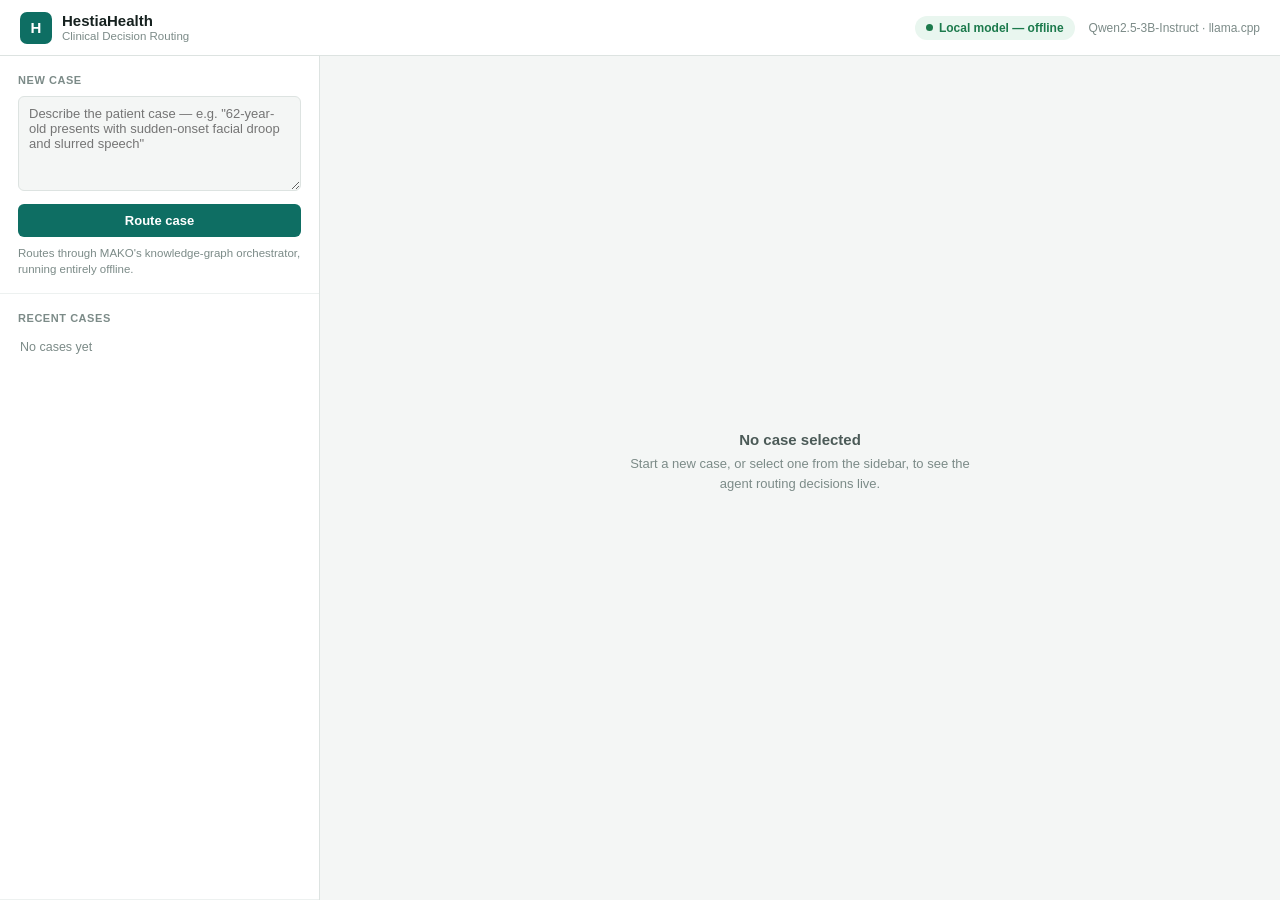
==== mako/webui/static/index.html @ 4b859a1c "rebuild MAKO's webui as a plain HTML/CSS/JS clinical console The original webui/ (v3-langraph/webui " ====
<!DOCTYPE html>
<html lang="en">
<head>
<meta charset="UTF-8" />
<meta name="viewport" content="width=device-width, initial-scale=1.0" />
<title>HestiaHealth — Clinical Routing Console</title>
<link rel="stylesheet" href="style.css" />
</head>
<body>

<header class="topbar">
  <div class="topbar-left">
    <span class="brand-mark">H</span>
    <div class="brand-text">
      <span class="brand-name">HestiaHealth</span>
      <span class="brand-sub">Clinical Decision Routing</span>
    </div>
  </div>
  <div class="topbar-right">
    <span class="status-pill status-ok" id="model-status">
      <span class="dot"></span> Local model — offline
    </span>
    <span class="topbar-meta" id="model-meta">Qwen2.5-3B-Instruct · llama.cpp</span>
  </div>
</header>

<div class="app">

  <aside class="sidebar">
    <section class="panel">
      <h2 class="panel-title">New case</h2>
      <textarea id="case-input" rows="5" placeholder="Describe the patient case — e.g. &quot;62-year-old presents with sudden-onset facial droop and slurred speech&quot;"></textarea>
      <button id="submit-case" class="btn-primary">Route case</button>
      <p class="hint" id="submit-hint">Routes through MAKO's knowledge-graph orchestrator, running entirely offline.</p>
    </section>

    <section class="panel panel-grow">
      <h2 class="panel-title">Recent cases</h2>
      <ul class="case-list" id="case-list">
        <li class="case-list-empty">No cases yet</li>
      </ul>
    </section>
  </aside>

  <main class="main">
    <div id="empty-state" class="empty-state">
      <div class="empty-state-inner">
        <p class="empty-state-title">No case selected</p>
        <p class="empty-state-sub">Start a new case, or select one from the sidebar, to see the agent routing decisions live.</p>
      </div>
    </div>

    <div id="case-view" class="case-view hidden">
      <div class="case-header">
        <div>
          <p class="case-header-label">Case</p>
          <h1 class="case-header-title" id="case-title">—</h1>
        </div>
        <span class="status-pill" id="case-status">—</span>
      </div>

      <div class="coverage" id="coverage-wrap">
        <p class="coverage-label">Capabilities covered</p>
        <div class="coverage-bar"><div class="coverage-fill" id="coverage-fill"></div></div>
        <p class="coverage-count" id="coverage-count">0 / 0</p>
      </div>

      <ol class="timeline" id="timeline"></ol>
    </div>
  </main>

</div>

<script src="app.js"></script>
</body>
</html>
---- mako/webui/static/style.css ----
/* HestiaHealth Clinical Routing Console
   Plain CSS, no framework — styled after real clinical/EHR software:
   dense, high-contrast, calm color use, no decoration for its own sake. */

:root {
  --ink: #16211f;
  --ink-soft: #4b5a57;
  --ink-faint: #7c8b88;
  --line: #dde3e1;
  --line-soft: #edf1f0;
  --bg: #f4f6f5;
  --surface: #ffffff;
  --teal: #0e6e63;
  --teal-dark: #0a5148;
  --teal-tint: #e6f2f0;
  --amber: #92620a;
  --amber-tint: #fbf1de;
  --red: #9a2f2f;
  --red-tint: #fbeaea;
  --green: #1c7a4c;
  --green-tint: #e9f6ef;
  --radius: 6px;
  --font: -apple-system, BlinkMacSystemFont, "Segoe UI", Helvetica, Arial, sans-serif;
}

* { box-sizing: border-box; }

html, body {
  margin: 0;
  height: 100%;
  background: var(--bg);
  color: var(--ink);
  font-family: var(--font);
  font-size: 14px;
  -webkit-font-smoothing: antialiased;
}

/* ---------- Top bar ---------- */

.topbar {
  height: 56px;
  background: var(--surface);
  border-bottom: 1px solid var(--line);
  display: flex;
  align-items: center;
  justify-content: space-between;
  padding: 0 20px;
}

.topbar-left { display: flex; align-items: center; gap: 10px; }

.brand-mark {
  width: 32px;
  height: 32px;
  border-radius: 7px;
  background: var(--teal);
  color: #fff;
  display: flex;
  align-items: center;
  justify-content: center;
  font-weight: 700;
  font-size: 15px;
}

.brand-text { display: flex; flex-direction: column; line-height: 1.2; }
.brand-name { font-weight: 650; font-size: 15px; color: var(--ink); }
.brand-sub { font-size: 11.5px; color: var(--ink-faint); }

.topbar-right { display: flex; align-items: center; gap: 14px; }
.topbar-meta { font-size: 12px; color: var(--ink-faint); }

.status-pill {
  display: inline-flex;
  align-items: center;
  gap: 6px;
  padding: 5px 11px;
  border-radius: 999px;
  font-size: 12px;
  font-weight: 600;
  background: var(--line-soft);
  color: var(--ink-soft);
  white-space: nowrap;
}
.status-pill .dot {
  width: 7px; height: 7px; border-radius: 50%;
  background: currentColor;
}
.status-ok { background: var(--green-tint); color: var(--green); }
.status-running { background: var(--teal-tint); color: var(--teal-dark); }
.status-input { background: var(--amber-tint); color: var(--amber); }
.status-error { background: var(--red-tint); color: var(--red); }

/* ---------- Layout ---------- */

.app {
  display: grid;
  grid-template-columns: 320px 1fr;
  height: calc(100% - 56px);
}

.sidebar {
  background: var(--surface);
  border-right: 1px solid var(--line);
  display: flex;
  flex-direction: column;
  overflow: hidden;
}

.panel { padding: 18px 18px 16px; border-bottom: 1px solid var(--line-soft); }
.panel-grow { flex: 1; overflow-y: auto; }

.panel-title {
  font-size: 11px;
  font-weight: 700;
  text-transform: uppercase;
  letter-spacing: 0.05em;
  color: var(--ink-faint);
  margin: 0 0 10px;
}

textarea#case-input {
  width: 100%;
  resize: vertical;
  padding: 9px 10px;
  border: 1px solid var(--line);
  border-radius: var(--radius);
  font-family: inherit;
  font-size: 13px;
  color: var(--ink);
  background: var(--bg);
}
textarea#case-input:focus { outline: 2px solid var(--teal); outline-offset: -1px; border-color: var(--teal); }

.btn-primary {
  margin-top: 10px;
  width: 100%;
  padding: 9px 12px;
  background: var(--teal);
  color: #fff;
  border: none;
  border-radius: var(--radius);
  font-size: 13px;
  font-weight: 650;
  cursor: pointer;
}
.btn-primary:hover { background: var(--teal-dark); }
.btn-primary:disabled { background: var(--line); color: var(--ink-faint); cursor: not-allowed; }

.hint { margin: 8px 0 0; font-size: 11.5px; color: var(--ink-faint); line-height: 1.4; }

.case-list { list-style: none; margin: 0; padding: 0; }
.case-list-empty { font-size: 12.5px; color: var(--ink-faint); padding: 6px 2px; }

.case-item {
  padding: 9px 10px;
  border-radius: var(--radius);
  cursor: pointer;
  margin-bottom: 4px;
  border: 1px solid transparent;
}
.case-item:hover { background: var(--line-soft); }
.case-item.active { background: var(--teal-tint); border-color: var(--teal); }
.case-item-task {
  font-size: 12.5px;
  color: var(--ink);
  display: -webkit-box;
  -webkit-line-clamp: 2;
  -webkit-box-orient: vertical;
  overflow: hidden;
  line-height: 1.35;
}
.case-item-meta { margin-top: 4px; font-size: 11px; color: var(--ink-faint); }

/* ---------- Main ---------- */

.main { overflow-y: auto; padding: 28px 36px 60px; }

.empty-state { display: flex; align-items: center; justify-content: center; height: 100%; }
.empty-state-inner { text-align: center; max-width: 360px; }
.empty-state-title { font-size: 15px; font-weight: 650; color: var(--ink-soft); margin: 0 0 6px; }
.empty-state-sub { font-size: 13px; color: var(--ink-faint); line-height: 1.5; margin: 0; }

.hidden { display: none !important; }

.case-view { max-width: 760px; }

.case-header {
  display: flex;
  align-items: flex-start;
  justify-content: space-between;
  gap: 16px;
  margin-bottom: 18px;
}
.case-header-label { margin: 0 0 2px; font-size: 11px; font-weight: 700; text-transform: uppercase; letter-spacing: 0.05em; color: var(--ink-faint); }
.case-header-title { margin: 0; font-size: 18px; font-weight: 650; line-height: 1.4; color: var(--ink); }

.coverage { margin-bottom: 26px; }
.coverage-label { margin: 0 0 6px; font-size: 12px; font-weight: 600; color: var(--ink-soft); }
.coverage-bar { height: 7px; border-radius: 999px; background: var(--line-soft); overflow: hidden; }
.coverage-fill { height: 100%; background: var(--teal); border-radius: 999px; width: 0%; transition: width .4s ease; }
.coverage-fill.indeterminate { animation: pulse-width 1.4s ease-in-out infinite; }
@keyframes pulse-width {
  0%, 100% { opacity: .5; }
  50% { opacity: 1; }
}
.coverage-count { margin: 6px 0 0; font-size: 11.5px; color: var(--ink-faint); }

/* ---------- Timeline ---------- */

.timeline { list-style: none; margin: 0; padding: 0; position: relative; }

.step {
  position: relative;
  padding: 0 0 22px 30px;
  border-left: 2px solid var(--line);
  margin-left: 9px;
}
.step:last-child { border-left-color: transparent; padding-bottom: 0; }

.step-dot {
  position: absolute;
  left: -7px;
  top: 2px;
  width: 12px;
  height: 12px;
  border-radius: 50%;
  background: var(--teal);
  border: 2px solid var(--surface);
  box-shadow: 0 0 0 1px var(--teal);
}
.step.terminal .step-dot { background: var(--amber); box-shadow: 0 0 0 1px var(--amber); }

.step-card {
  background: var(--surface);
  border: 1px solid var(--line);
  border-radius: var(--radius);
  padding: 13px 15px;
}

.step-card-head {
  display: flex;
  align-items: center;
  justify-content: space-between;
  gap: 10px;
  margin-bottom: 8px;
}

.agent-name { font-size: 13.5px; font-weight: 650; color: var(--ink); }
.specialty-badge {
  font-size: 10.5px;
  font-weight: 700;
  text-transform: uppercase;
  letter-spacing: 0.03em;
  padding: 2px 7px;
  border-radius: 4px;
  margin-left: 8px;
  background: var(--teal-tint);
  color: var(--teal-dark);
}

.step-timestamp { font-size: 11px; color: var(--ink-faint); white-space: nowrap; }

.handoff-line {
  font-size: 11.5px;
  color: var(--ink-faint);
  margin-bottom: 8px;
  display: flex;
  align-items: center;
  gap: 5px;
}
.handoff-line .arrow { color: var(--teal); font-weight: 700; }

.capability-line {
  font-size: 12px;
  color: var(--ink-soft);
  margin-bottom: 8px;
}
.capability-line b { color: var(--ink); font-weight: 650; }

.step-brief {
  font-size: 12.5px;
  color: var(--ink);
  line-height: 1.55;
  white-space: pre-line;
  background: var(--bg);
  border-radius: 5px;
  padding: 10px 11px;
}

.attempt-note {
  margin-top: 7px;
  font-size: 11px;
  color: var(--ink-faint);
}

.termination-banner {
  margin-top: 4px;
  padding: 11px 14px;
  border-radius: var(--radius);
  font-size: 12.5px;
  font-weight: 600;
  background: var(--amber-tint);
  color: var(--amber);
}
.termination-banner.complete { background: var(--green-tint); color: var(--green); }
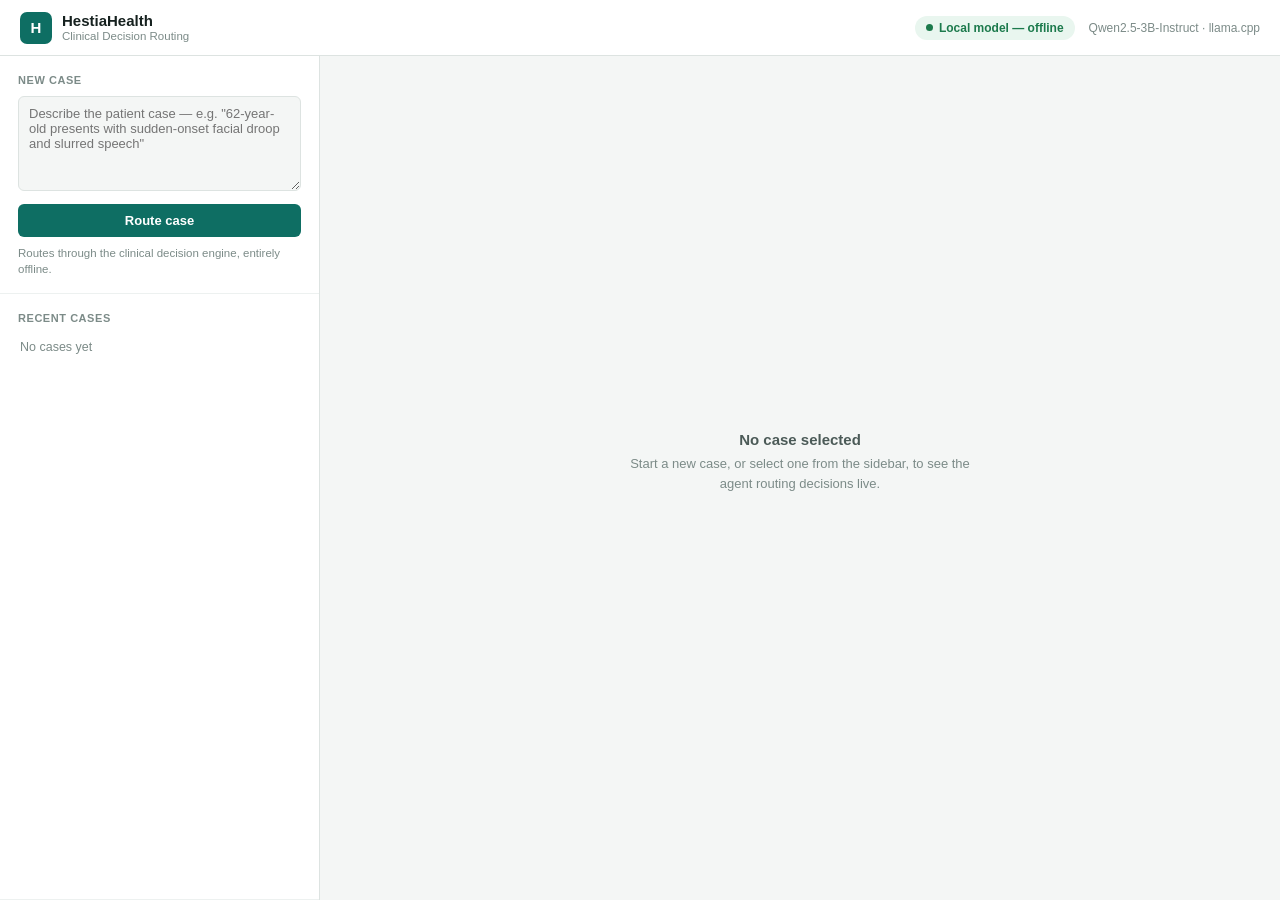
==== commit 8231cb93: "strip debug/engineering language from the clinical console Removed or rewrote everything a real clin" ====
--- a/mako/webui/static/index.html
+++ b/mako/webui/static/index.html
@@ -31,7 +31,7 @@
       <h2 class="panel-title">New case</h2>
       <textarea id="case-input" rows="5" placeholder="Describe the patient case — e.g. &quot;62-year-old presents with sudden-onset facial droop and slurred speech&quot;"></textarea>
       <button id="submit-case" class="btn-primary">Route case</button>
-      <p class="hint" id="submit-hint">Routes through MAKO's knowledge-graph orchestrator, running entirely offline.</p>
+      <p class="hint" id="submit-hint">Routes through the clinical decision engine, entirely offline.</p>
     </section>
 
     <section class="panel panel-grow">
@@ -60,7 +60,7 @@
       </div>
 
       <div class="coverage" id="coverage-wrap">
-        <p class="coverage-label">Capabilities covered</p>
+        <p class="coverage-label">Case progress</p>
         <div class="coverage-bar"><div class="coverage-fill" id="coverage-fill"></div></div>
         <p class="coverage-count" id="coverage-count">0 / 0</p>
       </div>
--- a/mako/webui/static/style.css
+++ b/mako/webui/static/style.css
@@ -287,11 +287,6 @@
   padding: 10px 11px;
 }
 
-.attempt-note {
-  margin-top: 7px;
-  font-size: 11px;
-  color: var(--ink-faint);
-}
 
 .termination-banner {
   margin-top: 4px;
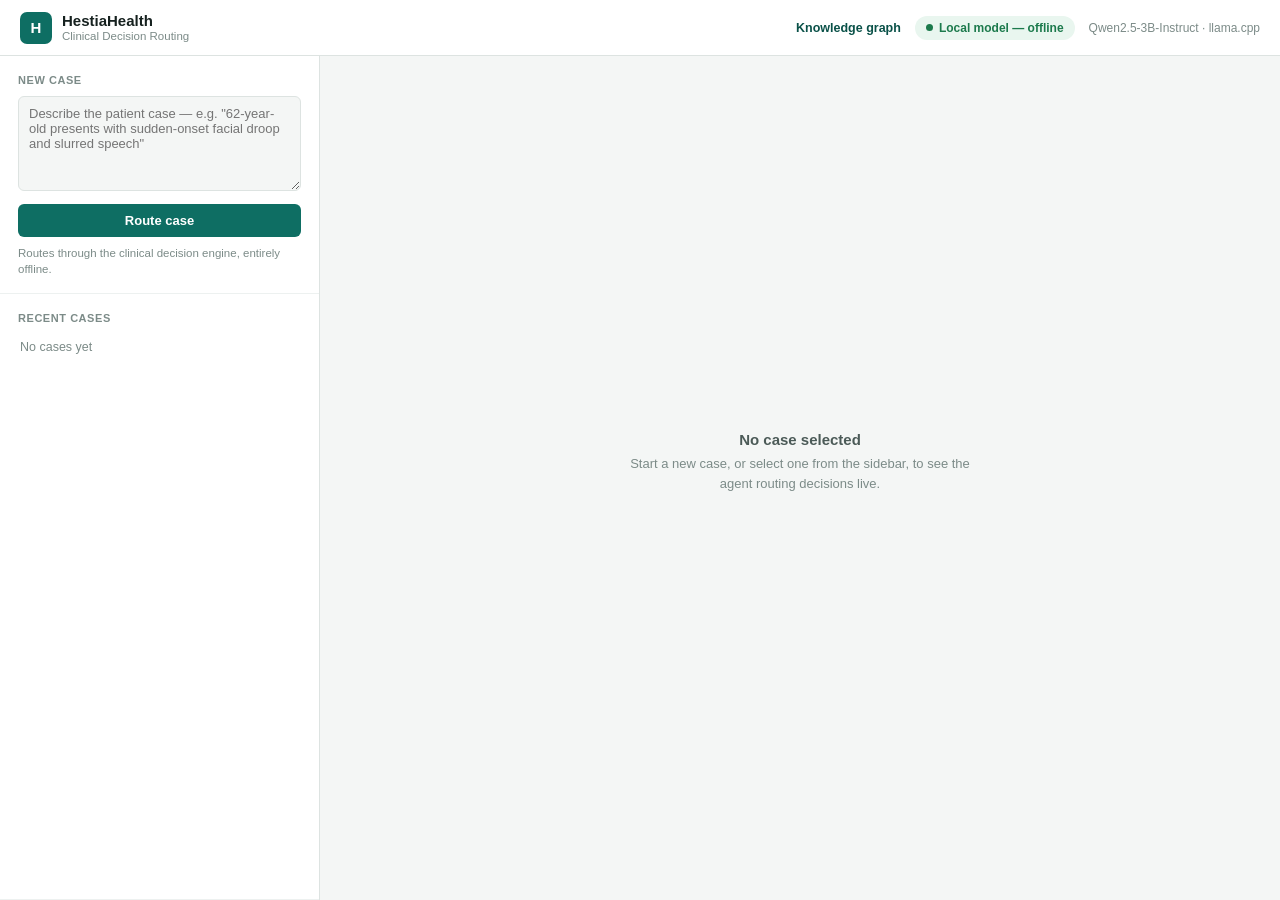
==== commit 951fe00e: "add a knowledge-graph explorer for explaining the system, not just running it The console shows one " ====
--- a/mako/webui/static/index.html
+++ b/mako/webui/static/index.html
@@ -17,6 +17,7 @@
     </div>
   </div>
   <div class="topbar-right">
+    <a class="nav-link" href="/graph.html">Knowledge graph</a>
     <span class="status-pill status-ok" id="model-status">
       <span class="dot"></span> Local model — offline
     </span>
--- a/mako/webui/static/style.css
+++ b/mako/webui/static/style.css
@@ -68,6 +68,8 @@
 
 .topbar-right { display: flex; align-items: center; gap: 14px; }
 .topbar-meta { font-size: 12px; color: var(--ink-faint); }
+.nav-link { font-size: 12.5px; color: var(--teal-dark); text-decoration: none; font-weight: 600; }
+.nav-link:hover { text-decoration: underline; }
 
 .status-pill {
   display: inline-flex;
@@ -281,11 +283,20 @@
   font-size: 12.5px;
   color: var(--ink);
   line-height: 1.55;
-  white-space: pre-line;
   background: var(--bg);
   border-radius: 5px;
   padding: 10px 11px;
 }
+.step-brief .brief-line { margin: 0; }
+.step-brief .brief-line + .brief-line { margin-top: 6px; }
+.step-brief strong { color: var(--teal-dark); font-weight: 650; }
+.step-brief code {
+  font-family: ui-monospace, "SF Mono", Menlo, monospace;
+  font-size: 11.5px;
+  background: var(--line-soft);
+  border-radius: 3px;
+  padding: 1px 5px;
+}
 
 
 .termination-banner {
@@ -298,3 +309,44 @@
   color: var(--amber);
 }
 .termination-banner.complete { background: var(--green-tint); color: var(--green); }
+
+.continue-panel {
+  margin-top: 8px;
+  padding: 13px 15px;
+  border: 1px solid var(--line);
+  border-radius: var(--radius);
+  background: var(--surface);
+}
+.continue-label {
+  display: block;
+  font-size: 11.5px;
+  font-weight: 650;
+  color: var(--ink-soft);
+  margin-bottom: 7px;
+}
+.continue-input {
+  width: 100%;
+  resize: vertical;
+  padding: 8px 9px;
+  border: 1px solid var(--line);
+  border-radius: 5px;
+  font-family: inherit;
+  font-size: 12.5px;
+  color: var(--ink);
+  background: var(--bg);
+}
+.continue-input:focus { outline: 2px solid var(--teal); outline-offset: -1px; border-color: var(--teal); }
+.btn-secondary {
+  margin-top: 8px;
+  padding: 7px 13px;
+  background: var(--teal-tint);
+  color: var(--teal-dark);
+  border: 1px solid var(--teal);
+  border-radius: 5px;
+  font-size: 12.5px;
+  font-weight: 650;
+  cursor: pointer;
+}
+.btn-secondary:hover { background: var(--teal); color: #fff; }
+.btn-secondary:disabled { background: var(--line); color: var(--ink-faint); border-color: var(--line); cursor: not-allowed; }
+.continue-hint { margin: 6px 0 0; font-size: 11px; color: var(--red); min-height: 1em; }
